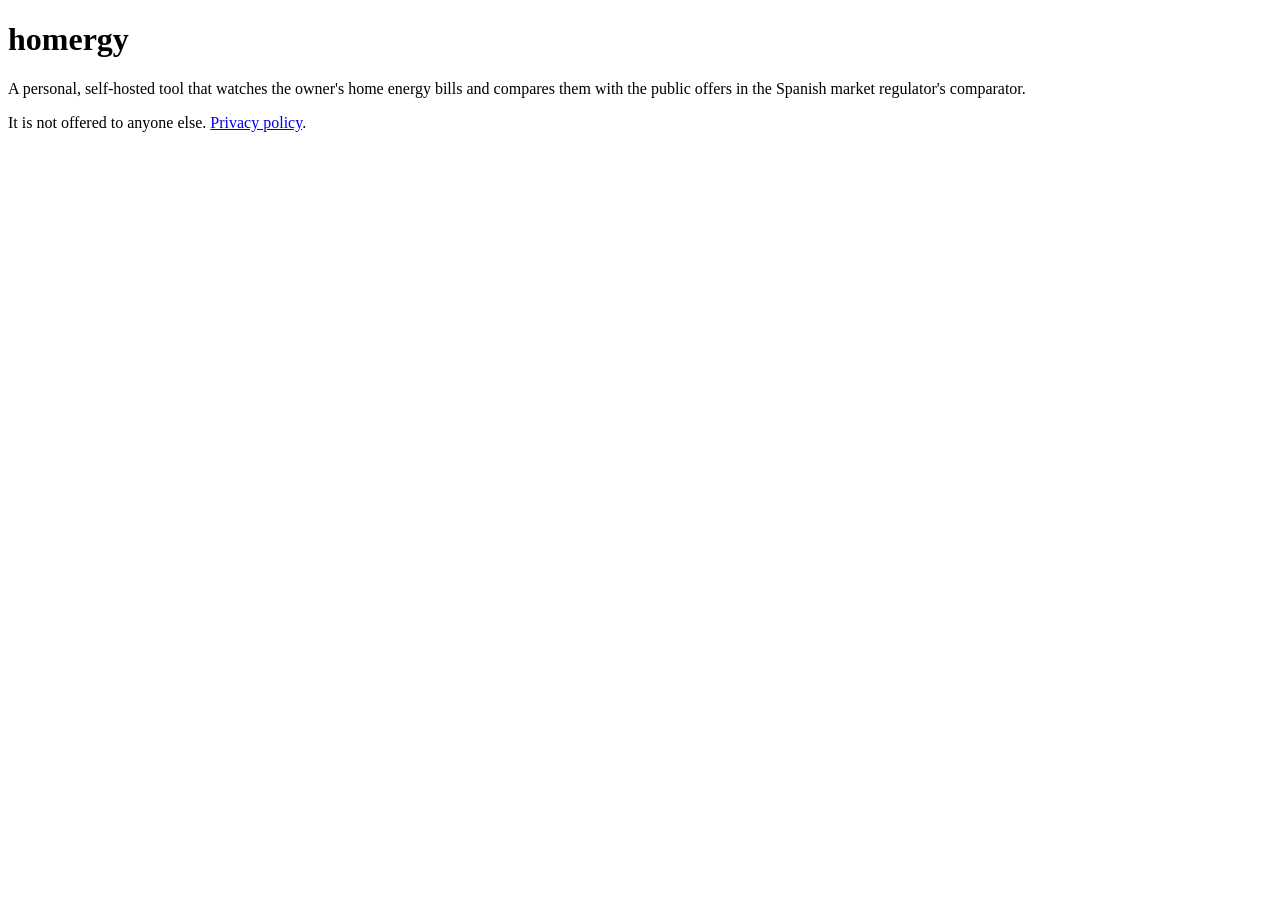
==== index.html @ 696d67ab "Home page and privacy policy for the homergy OAuth consent screen Co-Authored-By: Claude Opus 5.5 <n" ====
<!doctype html>
<html lang="en">
<head><meta charset="utf-8"><meta name="viewport" content="width=device-width, initial-scale=1"><title>homergy</title></head>
<body>
<h1>homergy</h1>
<p>A personal, self-hosted tool that watches the owner's home energy bills and compares them with the public offers in the Spanish market regulator's comparator.</p>
<p>It is not offered to anyone else. <a href="privacy.html">Privacy policy</a>.</p>
</body>
</html>
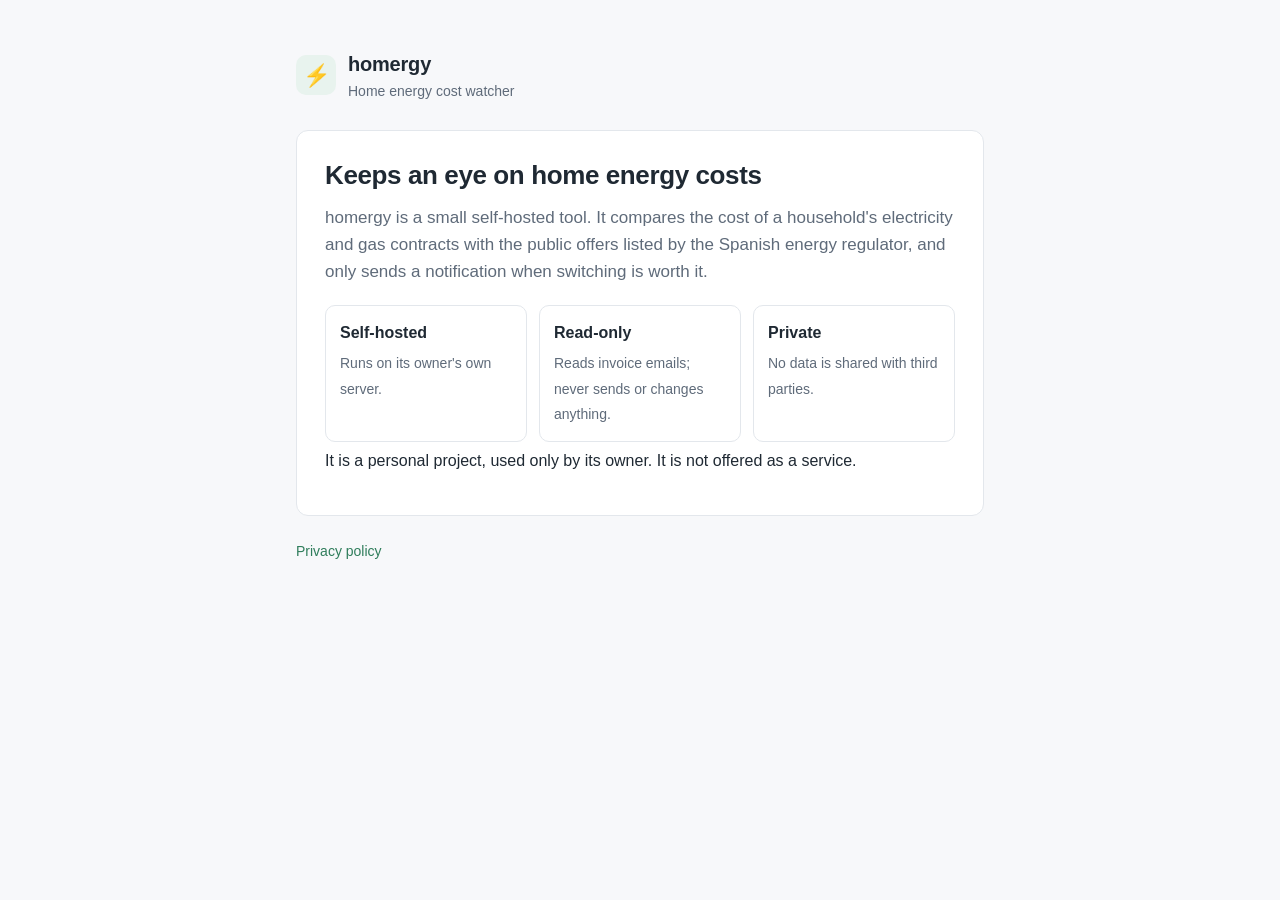
==== commit 8d97a646: "Styled home page and privacy policy (light/dark), clearer wording Co-Authored-By: Claude Opus 5.5 <n" ====
--- a/index.html
+++ b/index.html
@@ -1,9 +1,38 @@
 <!doctype html>
 <html lang="en">
-<head><meta charset="utf-8"><meta name="viewport" content="width=device-width, initial-scale=1"><title>homergy</title></head>
+<head>
+  <meta charset="utf-8">
+  <meta name="viewport" content="width=device-width, initial-scale=1">
+  <title>homergy</title>
+  <meta name="description" content="A self-hosted tool that keeps an eye on home energy costs.">
+  <link rel="stylesheet" href="style.css">
+</head>
 <body>
-<h1>homergy</h1>
-<p>A personal, self-hosted tool that watches the owner's home energy bills and compares them with the public offers in the Spanish market regulator's comparator.</p>
-<p>It is not offered to anyone else. <a href="privacy.html">Privacy policy</a>.</p>
+  <div class="wrap">
+    <header>
+      <div class="logo" aria-hidden="true">⚡</div>
+      <div>
+        <div class="name">homergy</div>
+        <div class="tag">Home energy cost watcher</div>
+      </div>
+    </header>
+
+    <main class="card">
+      <h1>Keeps an eye on home energy costs</h1>
+      <p class="lead">homergy is a small self-hosted tool. It compares the cost of a household's electricity and gas contracts with the public offers listed by the Spanish energy regulator, and only sends a notification when switching is worth it.</p>
+
+      <div class="features">
+        <div class="feature"><b>Self-hosted</b><span>Runs on its owner's own server.</span></div>
+        <div class="feature"><b>Read-only</b><span>Reads invoice emails; never sends or changes anything.</span></div>
+        <div class="feature"><b>Private</b><span>No data is shared with third parties.</span></div>
+      </div>
+
+      <p>It is a personal project, used only by its owner. It is not offered as a service.</p>
+    </main>
+
+    <footer>
+      <a href="privacy.html">Privacy policy</a>
+    </footer>
+  </div>
 </body>
 </html>
--- a/style.css
+++ b/style.css
@@ -0,0 +1,110 @@
+:root {
+  --bg: #f7f8fa;
+  --card: #ffffff;
+  --text: #1f2933;
+  --muted: #5f6b7a;
+  --border: #e3e7ec;
+  --accent: #2f7d5b;
+  --accent-soft: #e8f3ee;
+  --code: #f0f2f5;
+}
+
+@media (prefers-color-scheme: dark) {
+  :root {
+    --bg: #111418;
+    --card: #181c21;
+    --text: #e6e9ed;
+    --muted: #9aa5b1;
+    --border: #2a3038;
+    --accent: #5fbf93;
+    --accent-soft: #1d2b25;
+    --code: #22272e;
+  }
+}
+
+* { box-sizing: border-box; }
+
+body {
+  margin: 0;
+  background: var(--bg);
+  color: var(--text);
+  font: 16px/1.6 -apple-system, BlinkMacSystemFont, "Segoe UI", Roboto, "Helvetica Neue", Arial, sans-serif;
+}
+
+.wrap {
+  max-width: 720px;
+  margin: 0 auto;
+  padding: 48px 16px 32px;
+}
+
+header {
+  display: flex;
+  align-items: center;
+  gap: 12px;
+  margin-bottom: 28px;
+}
+
+.logo {
+  width: 40px;
+  height: 40px;
+  border-radius: 10px;
+  background: var(--accent-soft);
+  color: var(--accent);
+  display: grid;
+  place-items: center;
+  font-size: 22px;
+  flex: none;
+}
+
+header .name { font-weight: 650; font-size: 20px; letter-spacing: -0.01em; }
+header .tag { color: var(--muted); font-size: 14px; }
+
+.card {
+  background: var(--card);
+  border: 1px solid var(--border);
+  border-radius: 12px;
+  padding: 28px;
+}
+
+h1 { font-size: 26px; line-height: 1.25; margin: 0 0 12px; letter-spacing: -0.015em; }
+h2 { font-size: 17px; margin: 28px 0 8px; }
+p { margin: 0 0 14px; }
+.lead { color: var(--muted); font-size: 17px; }
+
+ul { padding-left: 20px; margin: 0 0 14px; }
+li { margin: 6px 0; }
+
+code {
+  background: var(--code);
+  border-radius: 5px;
+  padding: 1px 6px;
+  font-size: 0.92em;
+}
+
+a { color: var(--accent); text-decoration: none; }
+a:hover { text-decoration: underline; }
+
+.features {
+  display: grid;
+  grid-template-columns: repeat(auto-fit, minmax(180px, 1fr));
+  gap: 12px;
+  margin: 20px 0 6px;
+}
+
+.feature {
+  border: 1px solid var(--border);
+  border-radius: 10px;
+  padding: 14px;
+}
+
+.feature b { display: block; margin-bottom: 4px; }
+.feature span { color: var(--muted); font-size: 14px; }
+
+footer {
+  margin-top: 24px;
+  color: var(--muted);
+  font-size: 14px;
+  display: flex;
+  gap: 16px;
+  flex-wrap: wrap;
+}
